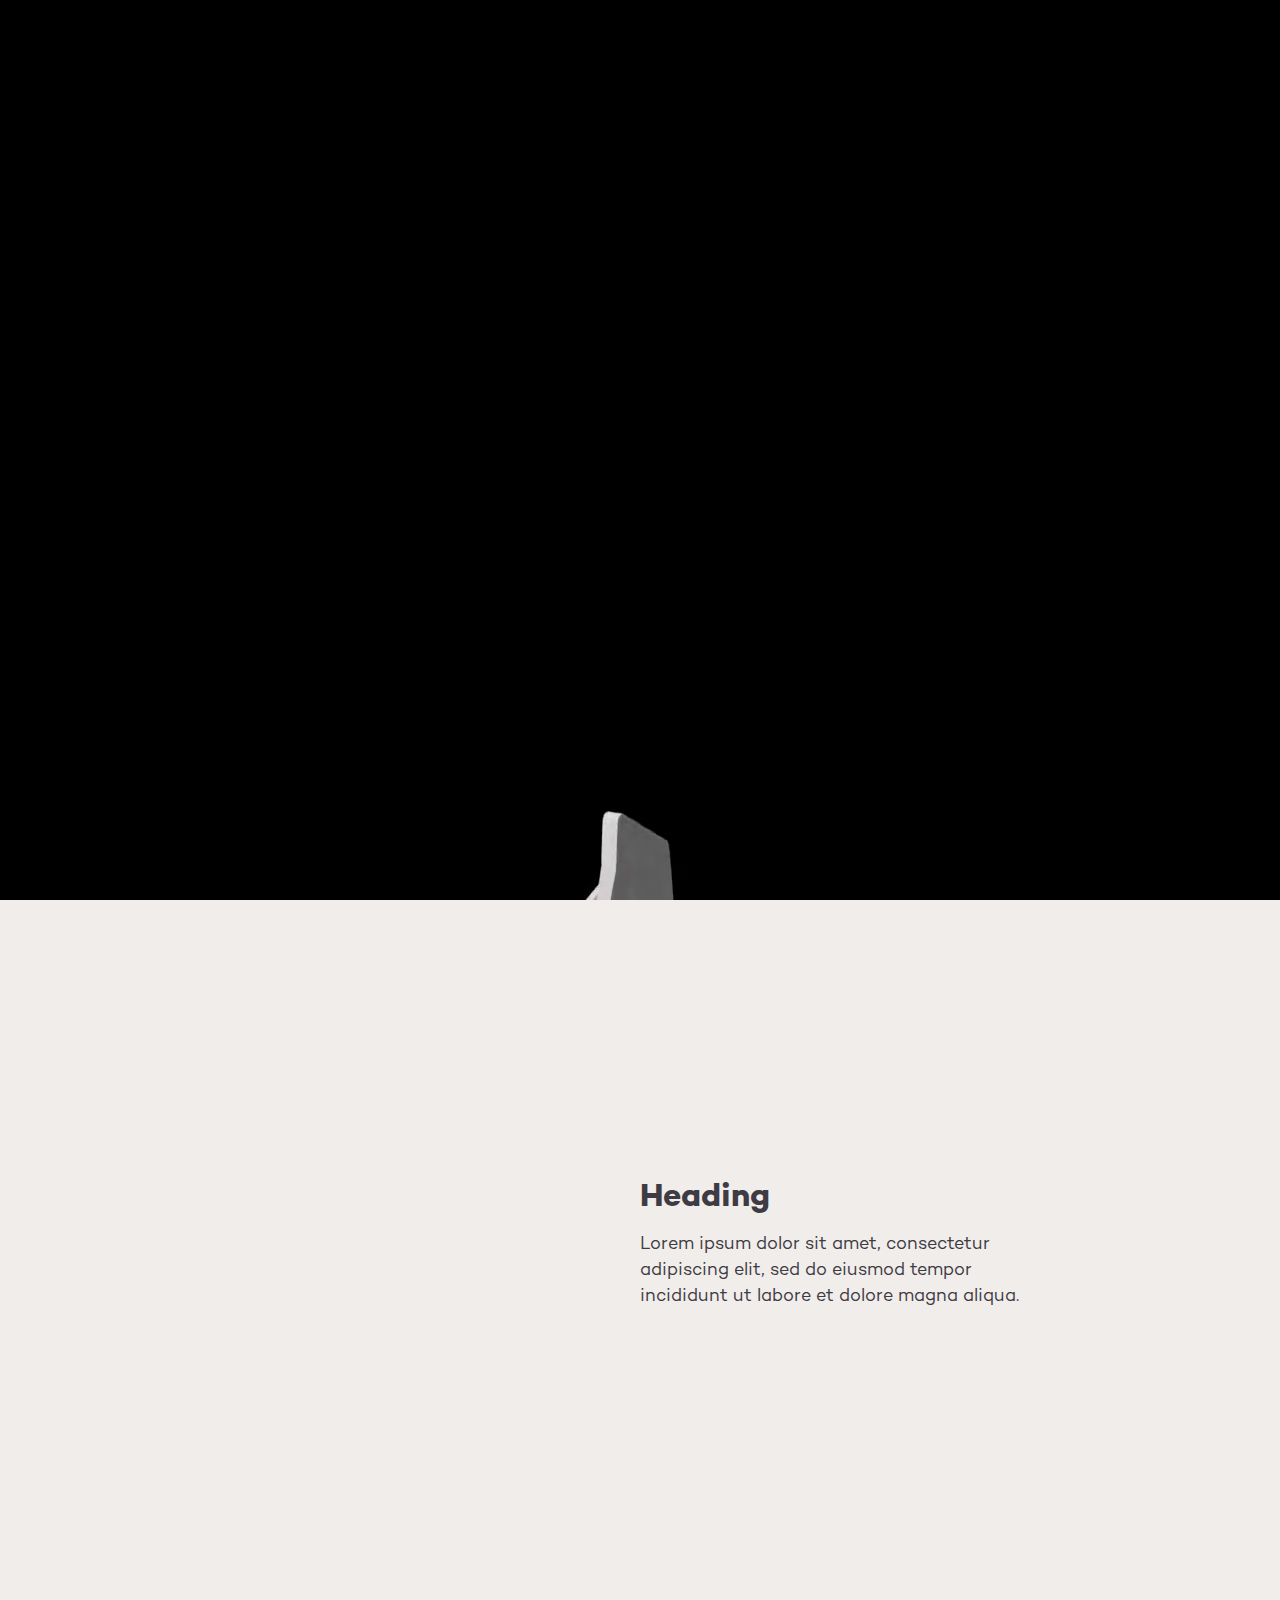
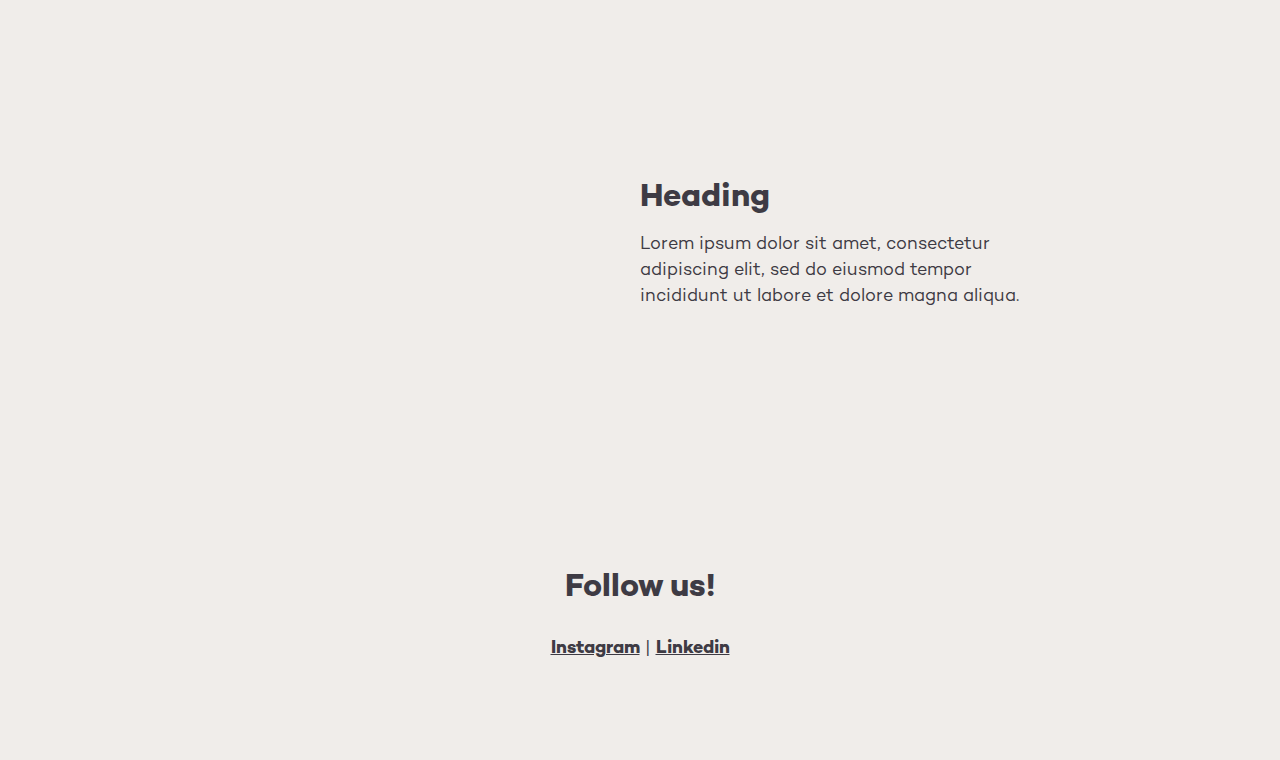
==== index.html @ a983b4a7 "asdas" ====
﻿<!DOCTYPE html>
<html lang="en">
<head>
  <meta charset="UTF-8">
  <meta name="viewport" content="width=device-width, initial-scale=1">

  <title>Ringbahn.io - Berlin based 3D production studio.</title>


<script src="https://ajax.googleapis.com/ajax/libs/jquery/2.0.0/jquery.min.js"></script>
<script src="https://aframe.io/releases/1.3.0/aframe.min.js"></script>


  <link rel="stylesheet" href="css/style.css">
 

  <meta name="description" content="We are a Berlin based 3D production studio focused on Game Developement and the use of AR/VR in products.">
    
<meta name="viewport" content="width=device-width, initial-scale=1.0, user-scalable=no" />
    
  <meta property="og:title" content="Berlin based 3D production studio.">
  <meta property="og:description" content="We are a Berlin based 3D production studio focused on Game Developement and the use of AR/VR in products.">
  <meta property="og:image" content="https://www.ringbahn.io/image.jpg">
  <meta property="og:image:alt" content="Berlin based 3D production studio.">
  <meta property="og:locale" content="en_GB">
  <meta property="og:type" content="website">
  <meta name="twitter:card" content="summary_large_image">
    

  <link rel="icon" href="/favicon.ico">
  <link rel="icon" href="/favicon.svg" type="image/svg+xml">
  <link rel="apple-touch-icon" href="/apple-touch-icon.png">
  <meta name="theme-color" content="#F0EDEA">
</head>

<body>
    <section class="intro">
        <div>
            <div id="logo"><img src="img/logo.svg" class="logo"></div>
            <div class="intro_text" id="ghost">
                <h2>We are a Berlin based 3D production studio.</h2>
                <img src="img/arrow.svg" class="arrow" id="arrow">
            </div>
        </div>
        <video class="videoPlayer" muted autoplay>
                <source src="video/fuxing.webm" type="video/webm">
                <source src="video/fuxing.mp4" type="video/mp4">
                <source src="video/fuxing.ogv" type="video/ogg">
                <img src="img/video_bg.jpg"  title="Your browser does not support the html video">
        </video>
    </section>

    <section>
        <div class="demo">
            <div class="left">
 <iframe class="iframe-container" src="demo2.html"  frameborder="0"  scrolling="no" ></iframe>
            </div>
            <div class="right">
                <h3 class="demo_text">Heading</h3>
                <p  class="demo_text">Lorem ipsum dolor sit amet, consectetur adipiscing elit, sed do eiusmod tempor incididunt ut labore et dolore magna aliqua. </p>
            </div>
        </div>
    </section>
        <section>
        <div class="demo">
            <div class="left">
            <iframe class="iframe-container" src="demo2.html"  frameborder="0"  scrolling="no"></iframe>
            </div>
            <div class="right">
                <h3 class="demo_text">Heading</h3>
                <p  class="demo_text">Lorem ipsum dolor sit amet, consectetur adipiscing elit, sed do eiusmod tempor incididunt ut labore et dolore magna aliqua. </p>
            </div>
        </div>
    </section>
    <section>
        <div class="demo center follow_us">
        <h3 >Follow us!</h3>
        <p><a href="">Instagram</a> | <a href="">Linkedin</a></p>
        </div>
    </section>
    
    

    
<script>
    
  $(function() {

    $('#logo').delay(3000).fadeIn('slow');
    $('#ghost').delay(4000).fadeIn('slow');
 
});

</script>
    

</body>
</html>
---- css/style.css ----
﻿/*FONTS*/
@import url("//hello.myfonts.net/count/4a60c0");
  
@font-face {
  font-family: "Campton-Bold";
  src: url('/fonts/CamptonBold/font.woff2') format('woff2'), url('/fonts/CamptonBold/font.woff') format('woff');
}

@font-face {
  font-family: "Campton-Book";
  src: url('/fonts/CamptonBook/font.woff2') format('woff2'), url('/fonts/CamptonBook/font.woff') format('woff');
}

h2 {
    font-family: "Campton-Book";
    font-size: 24px;
    color: #3E3B44;
}

h3 {
    font-family: "Campton-Bold";
    font-size: 32px;
    line-height: 32px;
    color: #3E3B44;
}



p {
    font-family: "Campton-Book";
    font-size: 18px;
    line-height: 26px;
    color: #3E3B44;  
}

a {
      font-family: "Campton-Bold";
      color: #3E3B44;  
}

.center {
    text-align: center;
}

/*GLOBALS*/

body,
html {
    height: 100%;
    margin: 0;
    font-family: helvetica, arial, sans-serif;
    font-weight: 100;
    -webkit-font-smoothing: antialiased;
    -webkit-text-shadow: rgba(0, 0, 0, .01) 0 0 1px;
    text-shadow: rgba(0, 0, 0, .01) 0 0 1px;
    -moz-osx-font-smoothing: grayscale;
}

body {
    background-color: #F0EDEA;
    height:100%;
}

section {
  position: relative;
    background: #F0EDEA;

}

/*Header Content*/


#logo {
   display:none; 
}


#ghost {
    display:none;
}

.logo {
    height: 40px;
    width: auto;
    padding: 48px 0 0 48px;
}

@media (max-width: 768px){
    .logo {
        height: 32px;
        padding: 32px 0 0 32px;
    }
}

.intro_text {
    display: block;
    width: 100%;
    height: 300px;
    background: linear-gradient(180deg, rgba(240, 237, 234, 0) 0%, #F0EDEA 100%);
    position: absolute;
    text-align: center;
    bottom: 0;
    padding: 0;
}

.intro_text H2 {
    position: absolute;
    bottom: 48px;
    width: 100%;
    
}


.arrow {
    position: absolute;
    bottom:32px;
}


.intro {
    width: 100%;
    height: 100%;
    background: none;
}

/*VIDEO*/
video {
  object-fit: cover;
  width: 100vw;
  height: 100vh;
  position: fixed;
  top: 0;
  left: 0;
  z-index: -10000;
}

/*DEMO*/
.demo {
    max-width: 1200px;
    margin: 0 auto;
    min-height: 100px;
    overflow: hidden;
}

.demo_text {
    width: 400px;
}

h3.demo_text {
   margin-bottom: 1px;
   padding-top:250px;
}

.left {
    display: block;
    width: 600px;
    float: left;
    height: 600px;
    display: block;
   
}


.right {
    display: block;
    max-width: 600px;
    float: left;
}

iframe {
    width: 600px;
    height: 600px;
    margin: 0;
    padding: 0;
    pointer-events: none;

}

@media (max-width: 1000px){
.demo_text {
    width: 300px;
}

}

@media (max-width: 768px){
.left {
    display: block;
    width: 600px;
    float: none;
    height: auto;
    display: block;
    margin: -32px auto;
   
}
    .right {
    display: block;
    max-width: 400px;
    float: none;
    margin: 0 auto;
 
}
    
    .demo_text {
    width: auto;
    padding: 0 16px;
}
    h3.demo_text {
   margin-bottom: 1px;
   padding-top:0px;
}
    .intro_text H2 {
    position: absolute;
    bottom: 48px;
    width: 100%;
    
}

    .intro_text H2 {
    position: absolute;
    bottom: 32px;
    width: 100%;
    
}


.arrow {
    position: absolute;
    bottom:16px;
}

}


@media (max-width: 600px){
iframe {
    width: 400px;
    height: 400px;

}
    
}

.iframe-container {
    overflow:scroll !important; -webkit-overflow-scrolling:touch !important;
}

.follow_us {
    width: 200px;
    padding-top: 40px;
    padding-bottom: 80px;

}

@media (max-width: 600px){
.follow_us {
   padding-top: 40px;
}

}
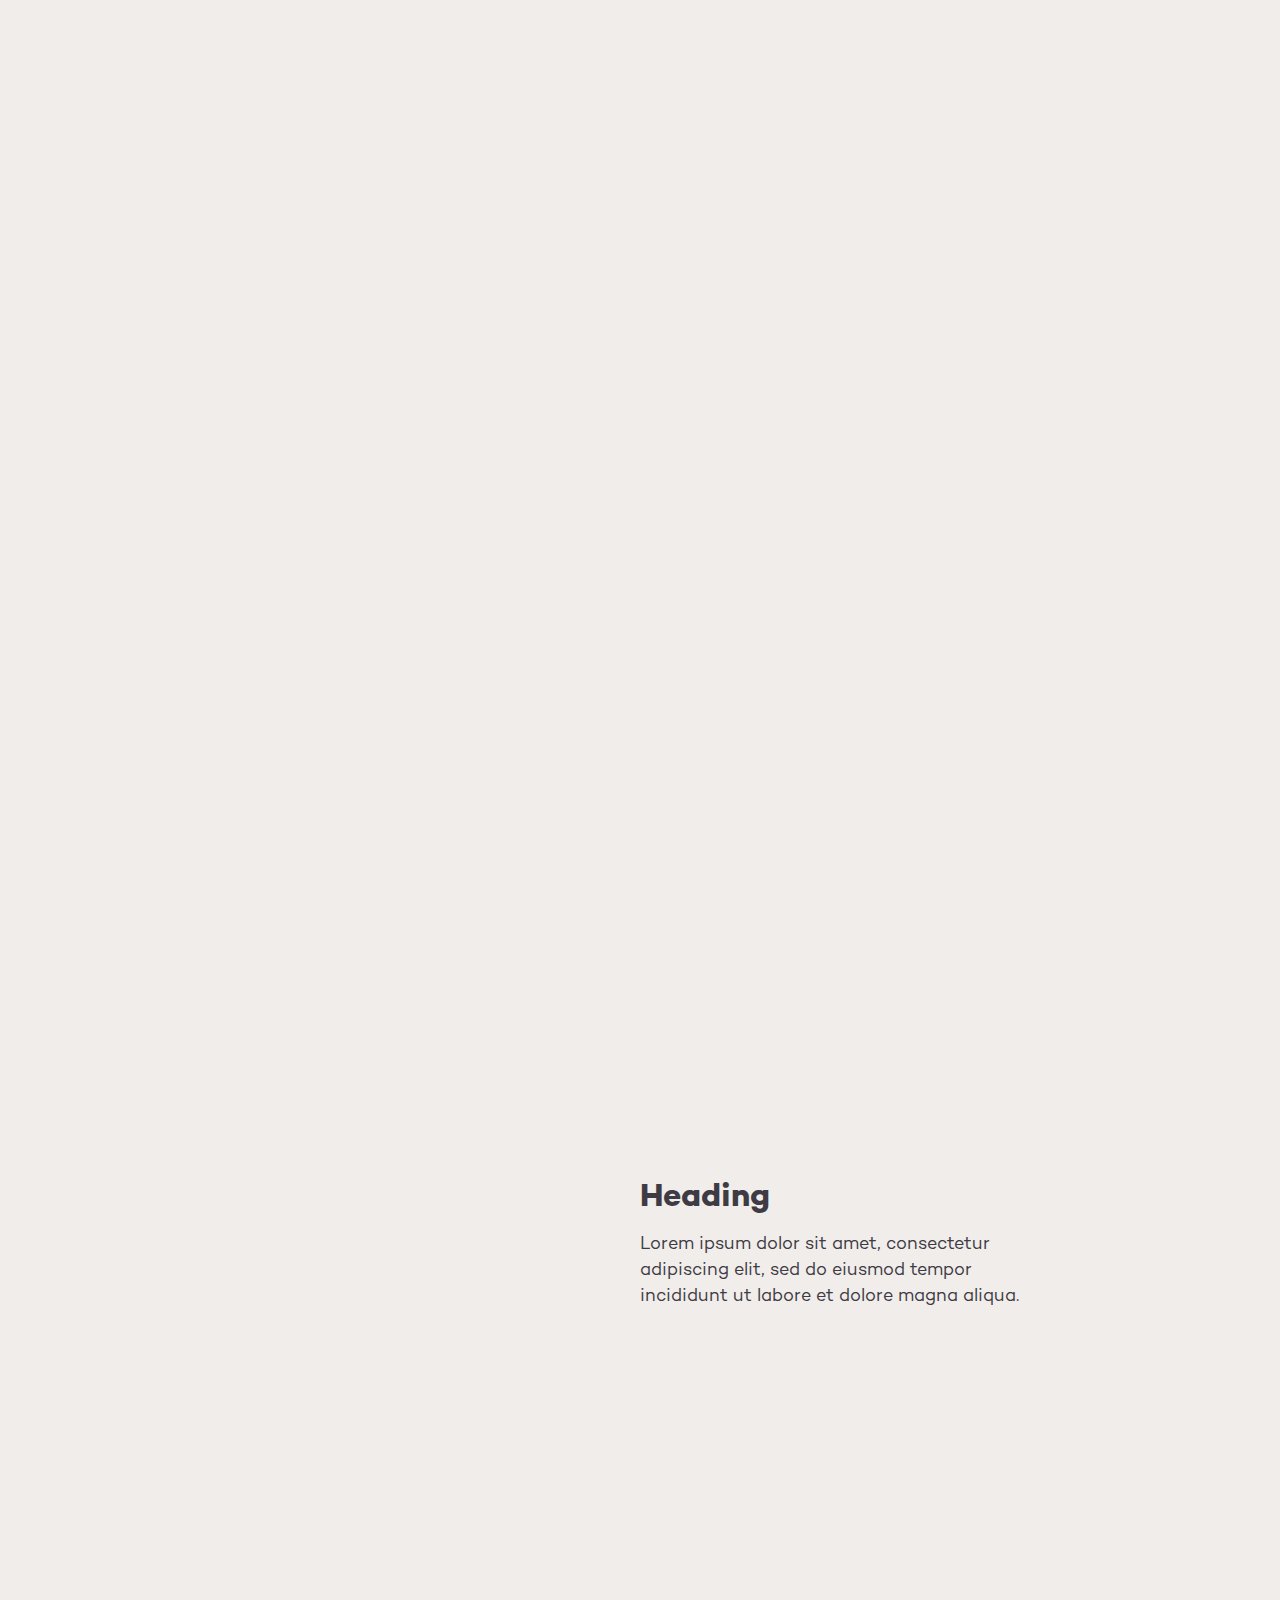
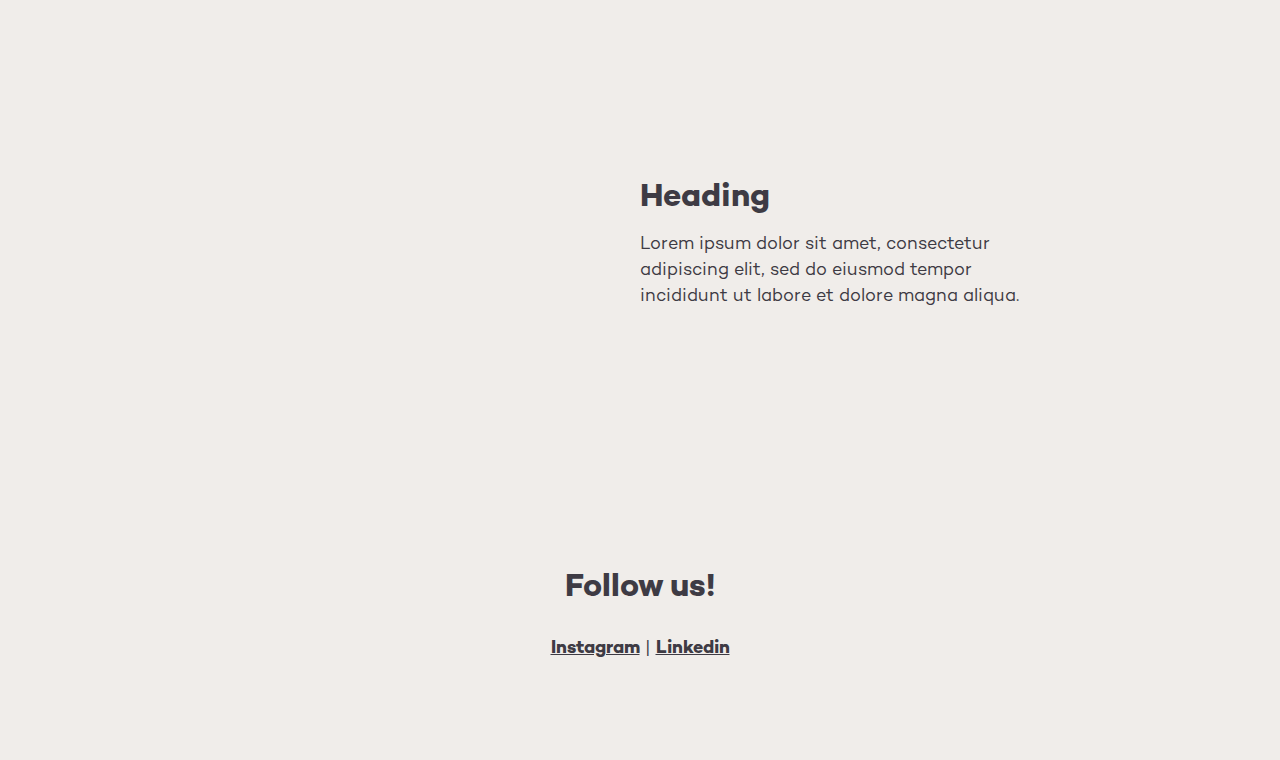
==== commit 5d498d52: "asdads" ====
--- a/index.html
+++ b/index.html
@@ -42,10 +42,10 @@
                 <img src="img/arrow.svg" class="arrow" id="arrow">
             </div>
         </div>
-        <video class="videoPlayer" muted autoplay>
-                <source src="video/fuxing.webm" type="video/webm">
+        <video class="videoPlayer" muted autoplay playsinline>
                 <source src="video/fuxing.mp4" type="video/mp4">
                 <source src="video/fuxing.ogv" type="video/ogg">
+<!--                <source src="video/fuxing.webm" type="video/webm">-->
                 <img src="img/video_bg.jpg"  title="Your browser does not support the html video">
         </video>
     </section>
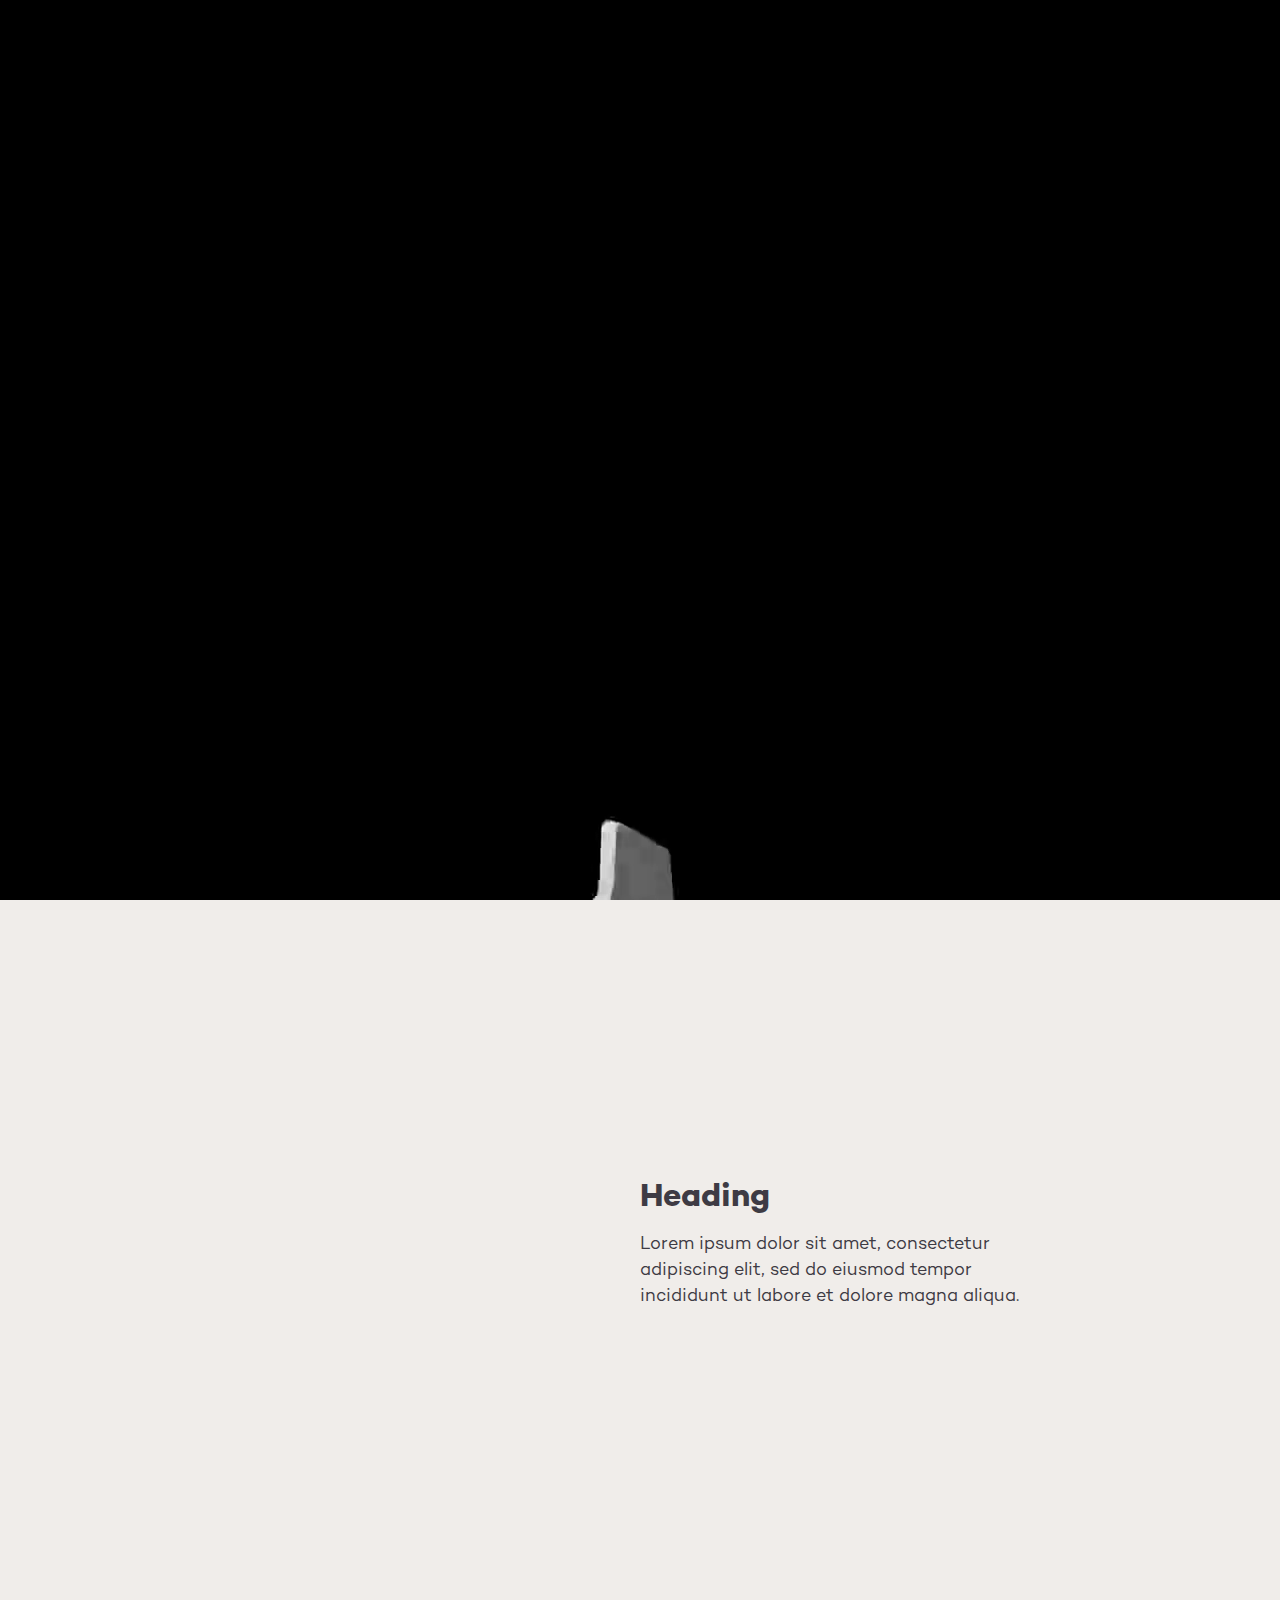
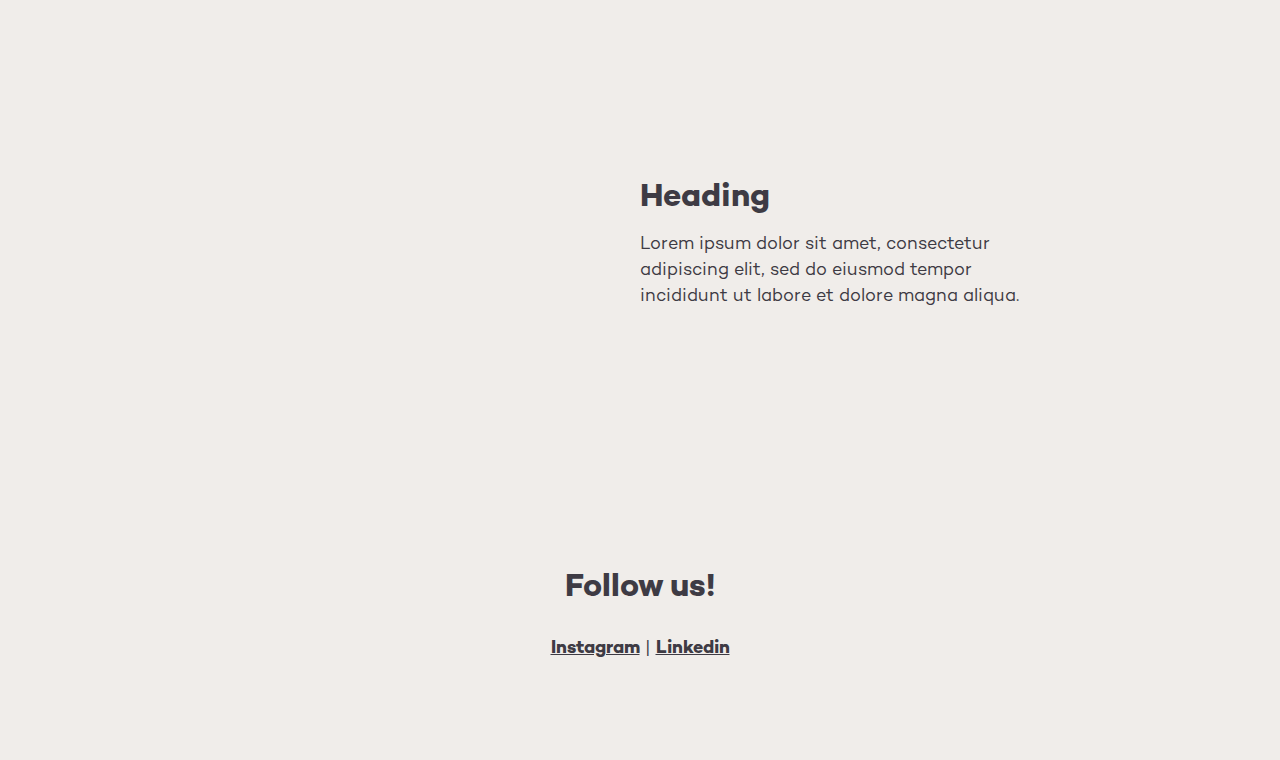
==== commit 76eef0e5: "asa" ====
--- a/index.html
+++ b/index.html
@@ -43,9 +43,9 @@
             </div>
         </div>
         <video class="videoPlayer" muted autoplay playsinline>
-                <source src="video/fuxing.mp4" type="video/mp4">
-                <source src="video/fuxing.ogv" type="video/ogg">
-<!--                <source src="video/fuxing.webm" type="video/webm">-->
+                <source src="video/intro.mp4" type="video/mp4">
+                <source src="video/intro.ogv" type="video/ogg">
+<!--                <source src="video/intro.webm" type="video/webm">-->
                 <img src="img/video_bg.jpg"  title="Your browser does not support the html video">
         </video>
     </section>
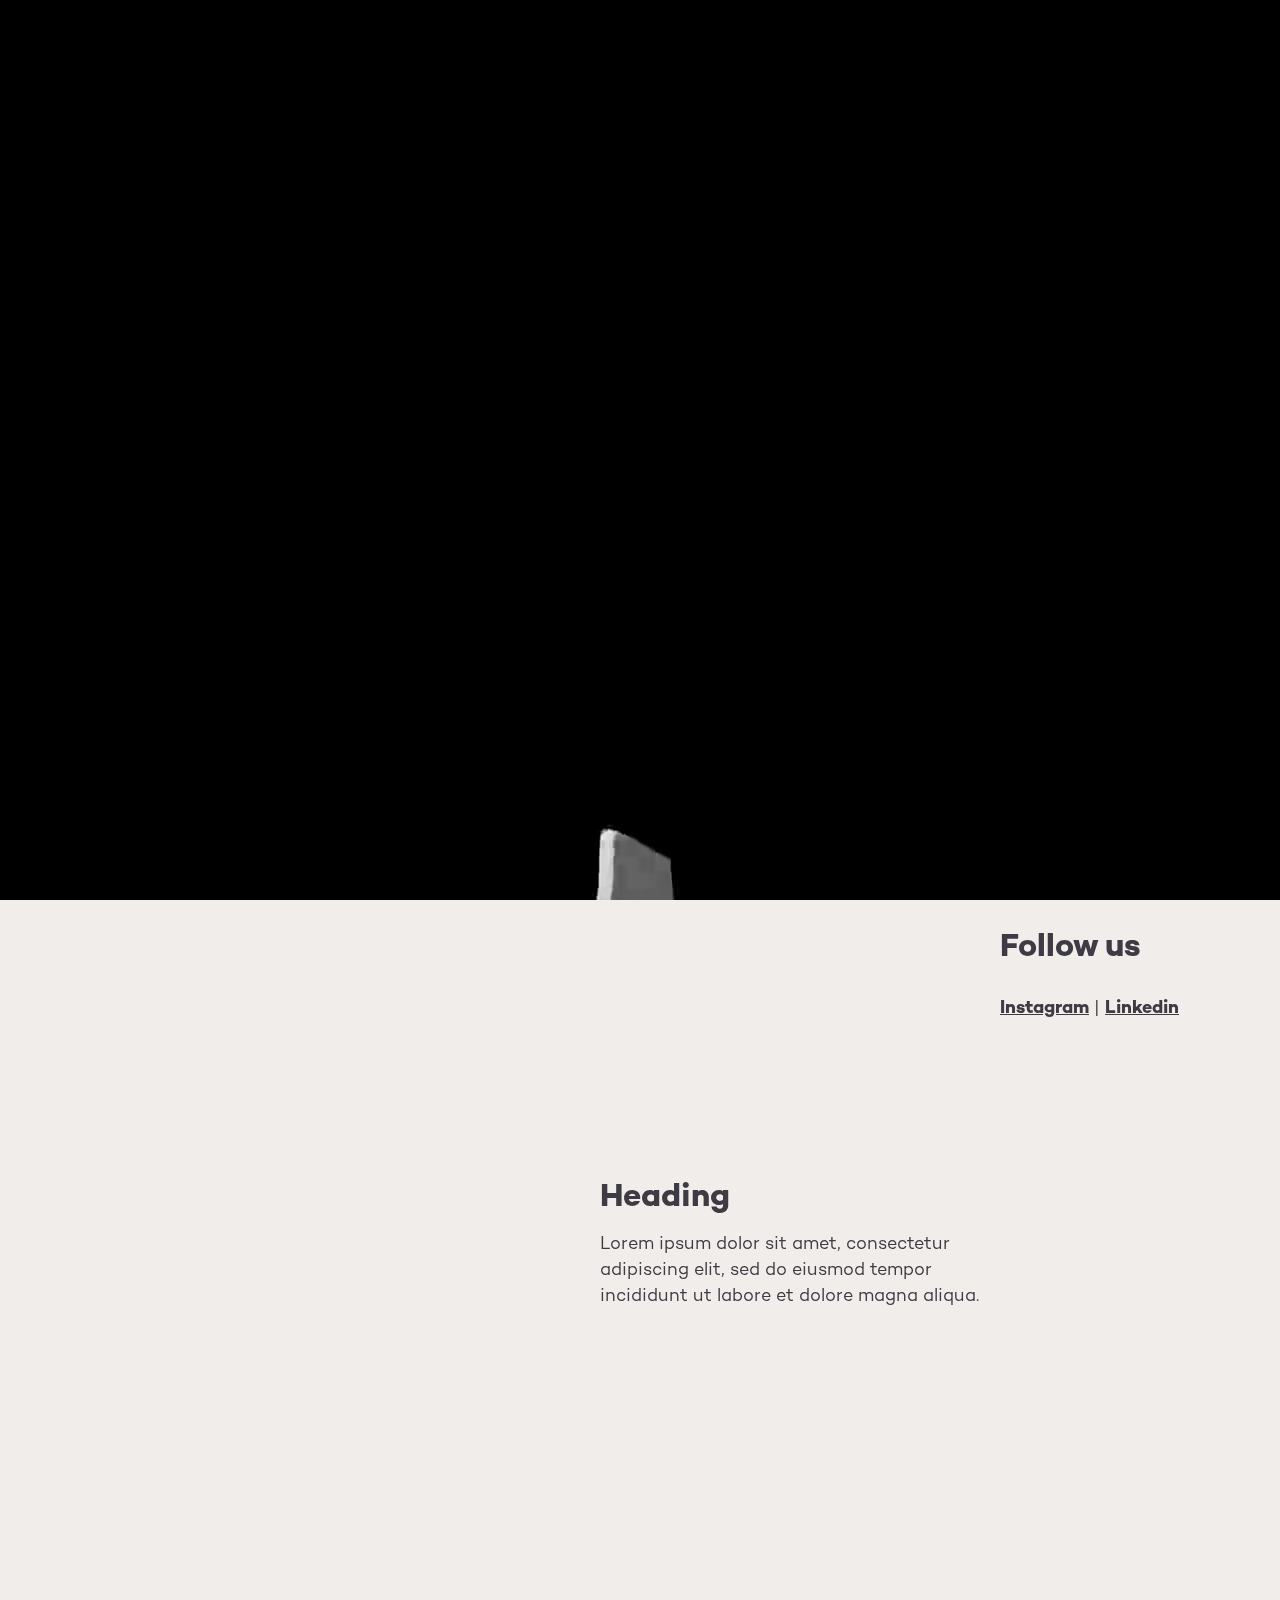
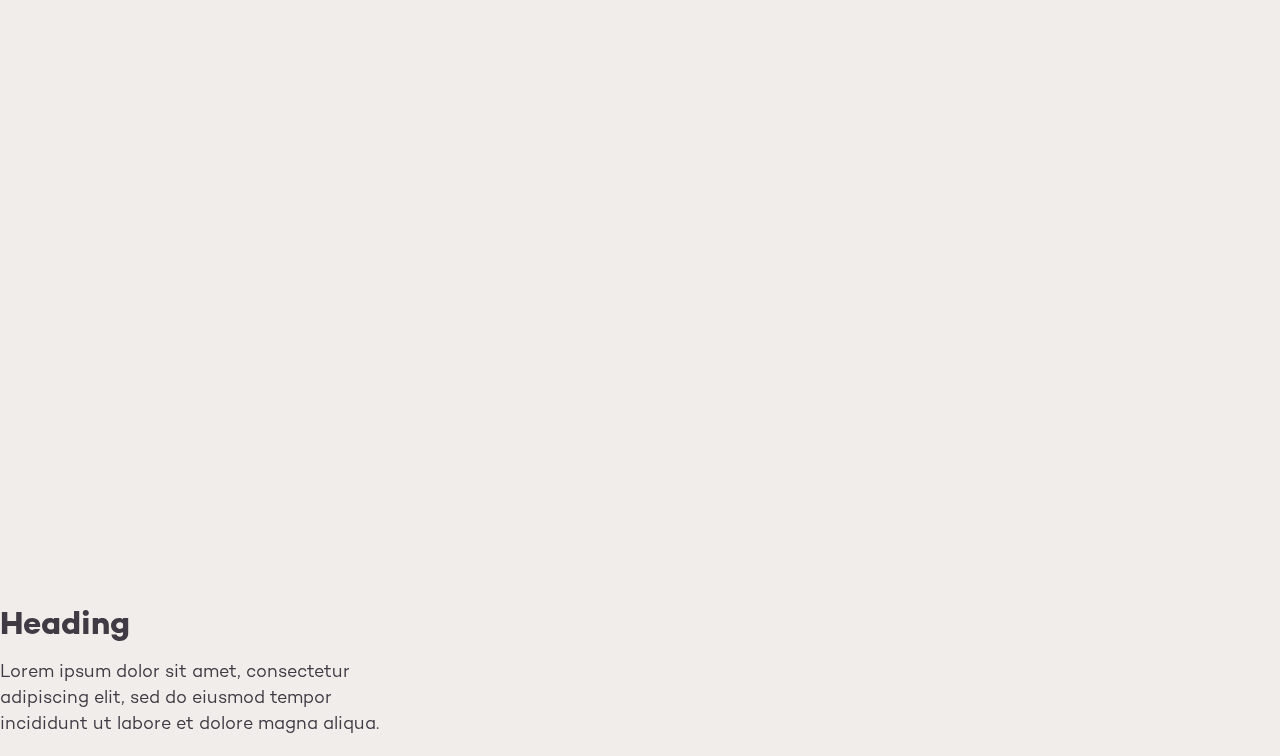
==== commit 3e053291: "Update index.html" ====
--- a/index.html
+++ b/index.html
@@ -1,36 +1,37 @@
 ﻿<!DOCTYPE html>
 <html lang="en">
+
 <head>
-  <meta charset="UTF-8">
-  <meta name="viewport" content="width=device-width, initial-scale=1">
+    <meta charset="UTF-8">
+<!--    <meta name="viewport" content="width=device-width, initial-scale=1">-->
 
-  <title>Ringbahn.io - Berlin based 3D production studio.</title>
+    <title>Ringbahn.io - Berlin based 3D production studio.</title>
 
 
-<script src="https://ajax.googleapis.com/ajax/libs/jquery/2.0.0/jquery.min.js"></script>
-<script src="https://aframe.io/releases/1.3.0/aframe.min.js"></script>
+    <script src="https://ajax.googleapis.com/ajax/libs/jquery/2.0.0/jquery.min.js"></script>
+    <script src="https://aframe.io/releases/1.3.0/aframe.min.js"></script>
 
 
-  <link rel="stylesheet" href="css/style.css">
- 
+    <link rel="stylesheet" href="css/style.css">
 
-  <meta name="description" content="We are a Berlin based 3D production studio focused on Game Developement and the use of AR/VR in products.">
-    
-<meta name="viewport" content="width=device-width, initial-scale=1.0, user-scalable=no" />
-    
-  <meta property="og:title" content="Berlin based 3D production studio.">
-  <meta property="og:description" content="We are a Berlin based 3D production studio focused on Game Developement and the use of AR/VR in products.">
-  <meta property="og:image" content="https://www.ringbahn.io/image.jpg">
-  <meta property="og:image:alt" content="Berlin based 3D production studio.">
-  <meta property="og:locale" content="en_GB">
-  <meta property="og:type" content="website">
-  <meta name="twitter:card" content="summary_large_image">
-    
 
-  <link rel="icon" href="/favicon.ico">
-  <link rel="icon" href="/favicon.svg" type="image/svg+xml">
-  <link rel="apple-touch-icon" href="/apple-touch-icon.png">
-  <meta name="theme-color" content="#F0EDEA">
+    <meta name="description" content="We are a Berlin based 3D production studio focused on Game Developement and the use of AR/VR in products.">
+
+    <meta name="viewport" content="width=device-width, initial-scale=1.0, user-scalable=no" />
+
+    <meta property="og:title" content="Berlin based 3D production studio.">
+    <meta property="og:description" content="We are a Berlin based 3D production studio focused on Game Developement and the use of AR/VR in products.">
+    <meta property="og:image" content="https://www.ringbahn.io/image.jpg">
+    <meta property="og:image:alt" content="Berlin based 3D production studio.">
+    <meta property="og:locale" content="en_GB">
+    <meta property="og:type" content="website">
+    <meta name="twitter:card" content="summary_large_image">
+
+
+    <link rel="icon" href="/favicon.ico">
+    <link rel="icon" href="/favicon.svg" type="image/svg+xml">
+    <link rel="apple-touch-icon" href="/apple-touch-icon.png">
+    <meta name="theme-color" content="#F0EDEA">
 </head>
 
 <body>
@@ -43,56 +44,63 @@
             </div>
         </div>
         <video class="videoPlayer" muted autoplay playsinline>
-                <source src="video/intro.mp4" type="video/mp4">
-                <source src="video/intro.ogv" type="video/ogg">
-<!--                <source src="video/intro.webm" type="video/webm">-->
-                <img src="img/video_bg.jpg"  title="Your browser does not support the html video">
+            <source src="video/intro.mp4" type="video/mp4">
+            <source src="video/intro.ogv" type="video/ogg">
+            <!--                <source src="video/intro.webm" type="video/webm">-->
+            <img src="img/video_bg.jpg" title="Your browser does not support the html video">
         </video>
     </section>
-
     <section>
-        <div class="demo">
+        <div class="demo_container">
             <div class="left">
- <iframe class="iframe-container" src="demo2.html"  frameborder="0"  scrolling="no" ></iframe>
+                <iframe class="iframe-container" src="demo2.html" frameborder="0" scrolling="no"></iframe>
             </div>
             <div class="right">
-                <h3 class="demo_text">Heading</h3>
-                <p  class="demo_text">Lorem ipsum dolor sit amet, consectetur adipiscing elit, sed do eiusmod tempor incididunt ut labore et dolore magna aliqua. </p>
-            </div>
-        </div>
-    </section>
-        <section>
-        <div class="demo">
-            <div class="left">
-            <iframe class="iframe-container" src="demo2.html"  frameborder="0"  scrolling="no"></iframe>
-            </div>
-            <div class="right">
-                <h3 class="demo_text">Heading</h3>
-                <p  class="demo_text">Lorem ipsum dolor sit amet, consectetur adipiscing elit, sed do eiusmod tempor incididunt ut labore et dolore magna aliqua. </p>
+                <div class="demo_desc">
+                    <h3 class="demo_text">Heading</h3>
+                    <p class="demo_text">Lorem ipsum dolor sit amet, consectetur adipiscing elit, sed do eiusmod tempor incididunt ut labore et dolore magna aliqua. </p>
+                </div>
             </div>
         </div>
     </section>
     <section>
-        <div class="demo center follow_us">
-        <h3 >Follow us!</h3>
-        <p><a href="">Instagram</a> | <a href="">Linkedin</a></p>
+        <div class="demo_container">
+            <div class="left">
+                <iframe class="iframe-container" src="demo2.html" frameborder="0" scrolling="no"></iframe>
+            </div>
+            <div class="right">
+                <div class="demo_desc">
+                    <h3 class="demo_text">Heading</h3>
+                    <p class="demo_text">Lorem ipsum dolor sit amet, consectetur adipiscing elit, sed do eiusmod tempor incididunt ut labore et dolore magna aliqua. </p>
+                </div>
+            </div>
         </div>
     </section>
-    
-    
 
-    
-<script>
-    
-  $(function() {
+    <section>
+        <div class="demo_container">
+            <div class="follow_container">
+                <h3>Follow us</h3>
+                <p><a href="">Instagram</a> | <a href="">Linkedin</a></p>
+            </div>
+        </div>
+    </section>
 
-    $('#logo').delay(3000).fadeIn('slow');
-    $('#ghost').delay(4000).fadeIn('slow');
- 
-});
 
-</script>
-    
+
+
+
+    <script>
+        $(function() {
+
+            $('#logo').delay(3000).fadeIn('slow');
+            $('#ghost').delay(4000).fadeIn('slow');
+
+        });
+
+    </script>
+
 
 </body>
-</html>+
+</html>
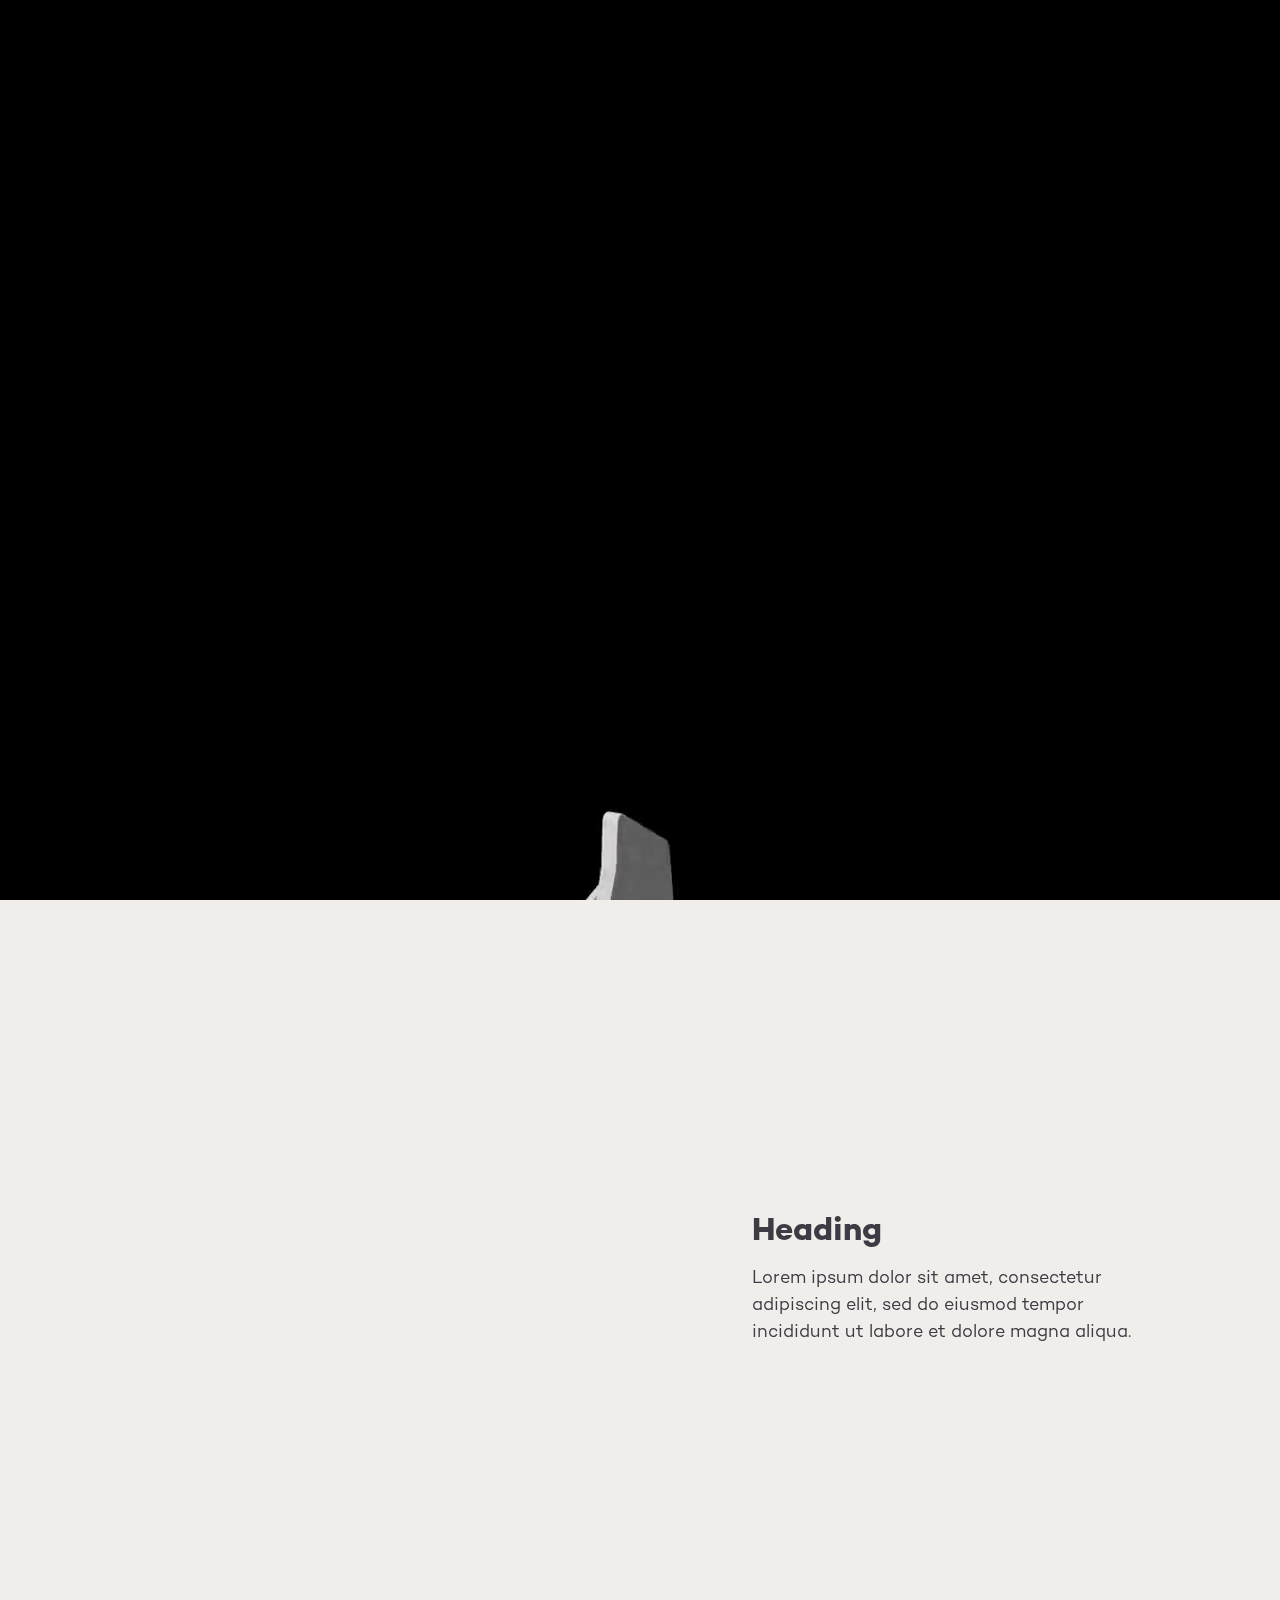
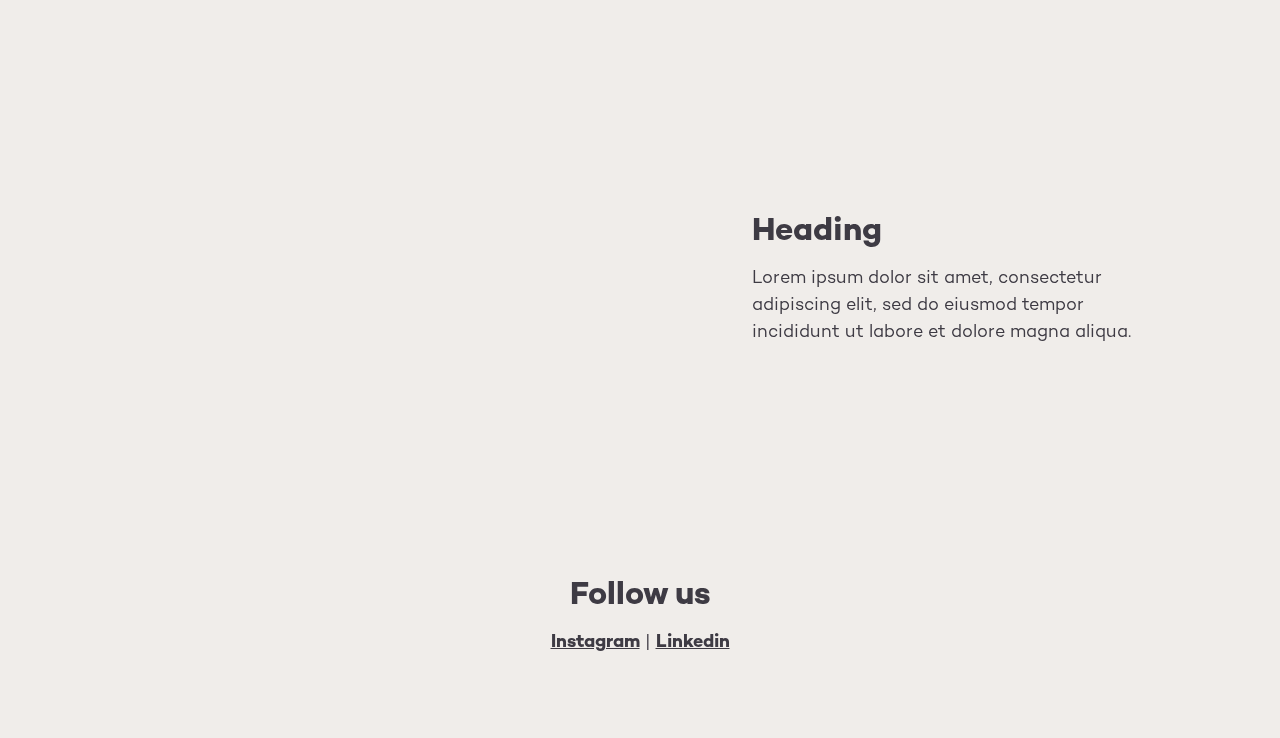
==== commit ff358da6: "khjhkh" ====
--- a/index.html
+++ b/index.html
@@ -3,7 +3,7 @@
 
 <head>
     <meta charset="UTF-8">
-<!--    <meta name="viewport" content="width=device-width, initial-scale=1">-->
+    <meta name="viewport" content="width=device-width, initial-scale=1">
 
     <title>Ringbahn.io - Berlin based 3D production studio.</title>
 
--- a/css/style.css
+++ b/css/style.css
@@ -1,14 +1,14 @@
 ﻿/*FONTS*/
 @import url("//hello.myfonts.net/count/4a60c0");
-  
+
 @font-face {
-  font-family: "Campton-Bold";
-  src: url('/fonts/CamptonBold/font.woff2') format('woff2'), url('/fonts/CamptonBold/font.woff') format('woff');
+    font-family: "Campton-Bold";
+    src: url('/fonts/CamptonBold/font.woff2') format('woff2'), url('/fonts/CamptonBold/font.woff') format('woff');
 }
 
 @font-face {
-  font-family: "Campton-Book";
-  src: url('/fonts/CamptonBook/font.woff2') format('woff2'), url('/fonts/CamptonBook/font.woff') format('woff');
+    font-family: "Campton-Book";
+    src: url('/fonts/CamptonBook/font.woff2') format('woff2'), url('/fonts/CamptonBook/font.woff') format('woff');
 }
 
 h2 {
@@ -20,23 +20,33 @@
 h3 {
     font-family: "Campton-Bold";
     font-size: 32px;
-    line-height: 32px;
-    color: #3E3B44;
-}
-
+    line-height: 1px;
+    color: #3E3B44;
+}
 
 
 p {
     font-family: "Campton-Book";
     font-size: 18px;
-    line-height: 26px;
-    color: #3E3B44;  
+    color: #3E3B44;
+    line-height: 1.5;
 }
 
 a {
-      font-family: "Campton-Bold";
-      color: #3E3B44;  
-}
+    font-family: "Campton-Bold";
+    color: #3E3B44;
+}
+
+@media (min-width: 1300px) {
+    h3 {
+        font-size: 52px;
+    }
+
+    p {
+        font-size: 22px;
+    }
+}
+
 
 .center {
     text-align: center;
@@ -58,204 +68,209 @@
 
 body {
     background-color: #F0EDEA;
-    height:100%;
-}
-
-section {
-  position: relative;
-    background: #F0EDEA;
-
-}
+    height: 100%;
+    padding: 0;
+    margin: 0;
+}
+
 
 /*Header Content*/
 
 
 #logo {
-   display:none; 
+    display: none;
 }
 
 
 #ghost {
-    display:none;
+    display: none;
 }
 
 .logo {
-    height: 40px;
+    height: 32px;
     width: auto;
-    padding: 48px 0 0 48px;
-}
-
-@media (max-width: 768px){
-    .logo {
-        height: 32px;
-        padding: 32px 0 0 32px;
-    }
-}
+    margin: 32px 0 0 32px;
+}
+
+
+.intro {
+    width: 100%;
+    height: 100%;
+    background: none;
+}
+
 
 .intro_text {
     display: block;
-    width: 100%;
     height: 300px;
     background: linear-gradient(180deg, rgba(240, 237, 234, 0) 0%, #F0EDEA 100%);
     position: absolute;
     text-align: center;
+    width: 100%;
     bottom: 0;
-    padding: 0;
 }
 
 .intro_text H2 {
     position: absolute;
     bottom: 48px;
-    width: 100%;
-    
+
 }
 
 
 .arrow {
     position: absolute;
-    bottom:32px;
-}
-
-
-.intro {
-    width: 100%;
-    height: 100%;
-    background: none;
-}
+    bottom: 32px;
+}
+
+@media (min-width: 768px) {
+    .logo {
+        height: 48px;
+        width: auto;
+        margin: 40px 0 0 40px;
+    }
+
+    .intro_text H2 {
+        display: block;
+        width: 600px;
+        left: 50%;
+        margin-left: -300px;
+    }
+
+
+}
+
+@media (min-width: 2550px) {
+    .logo {
+        height: 64px;
+        width: auto;
+        margin: 52px 0 0 52px;
+    }
+
+    .intro_text H2 {
+        display: block;
+        width: 800px;
+        left: 50%;
+        margin-left: -400px;
+    }
+
+    h2 {
+        font-size: 32px;
+    }
+
+
+}
+
 
 /*VIDEO*/
 video {
-  object-fit: cover;
-  width: 100vw;
-  height: 100vh;
-  position: fixed;
-  top: 0;
-  left: 0;
-  z-index: -10000;
+    object-fit: cover;
+    width: 100vw;
+    height: 100vh;
+    position: absolute;
+    top: 0;
+    left: 0;
+    z-index: -10000;
 }
 
 /*DEMO*/
-.demo {
-    max-width: 1200px;
+
+
+.demo_container {
+    padding: 0 16px;
+    display: block;
+    overflow: auto;
+
+}
+
+@media (min-width: 1300px) {
+    .demo_container {
+        display: block;
+        width: 1300px;
+        margin: 0 auto;
+
+    }
+}
+
+
+.left {
+    width: 100%;
+    overflow: auto;
+}
+
+.right {
+    width: 100%;
+}
+
+.demo_desc {
+    display: block;
+    width: 100%;
+    max-width: 400px;
+    padding: 0;
     margin: 0 auto;
-    min-height: 100px;
-    overflow: hidden;
-}
-
-.demo_text {
-    width: 400px;
-}
-
-h3.demo_text {
-   margin-bottom: 1px;
-   padding-top:250px;
-}
-
-.left {
-    display: block;
-    width: 600px;
-    float: left;
-    height: 600px;
-    display: block;
-   
-}
-
-
-.right {
-    display: block;
-    max-width: 600px;
-    float: left;
-}
+    overflow: auto;
+}
+
+@media (min-width: 1023px) {
+    .left {
+        width: 50%;
+        float: left;
+    }
+
+    .right {
+        width: 50%;
+        float: right;
+        height: 600px;
+    }
+
+    .demo_desc {
+        margin-top: 300px;
+    }
+}
+
+
+@media (min-width: 1300px) {
+    .demo_desc {
+        max-width: 500px;
+        margin-top: 250px;
+    }
+}
+
+/*iframe*/
 
 iframe {
-    width: 600px;
-    height: 600px;
+    display: block;
+    width: 100%;
+    height: 400px;
     margin: 0;
     padding: 0;
     pointer-events: none;
-
-}
-
-@media (max-width: 1000px){
-.demo_text {
-    width: 300px;
-}
-
-}
-
-@media (max-width: 768px){
-.left {
-    display: block;
-    width: 600px;
-    float: none;
-    height: auto;
-    display: block;
-    margin: -32px auto;
-   
-}
-    .right {
-    display: block;
-    max-width: 400px;
-    float: none;
-    margin: 0 auto;
- 
-}
-    
-    .demo_text {
-    width: auto;
-    padding: 0 16px;
-}
-    h3.demo_text {
-   margin-bottom: 1px;
-   padding-top:0px;
-}
-    .intro_text H2 {
-    position: absolute;
-    bottom: 48px;
-    width: 100%;
-    
-}
-
-    .intro_text H2 {
-    position: absolute;
-    bottom: 32px;
-    width: 100%;
-    
-}
-
-
-.arrow {
-    position: absolute;
-    bottom:16px;
-}
-
-}
-
-
-@media (max-width: 600px){
-iframe {
-    width: 400px;
-    height: 400px;
-
-}
-    
-}
+}
+
+@media (min-width: 768px) {
+    iframe {
+        height: 600px;
+    }
+}
+
 
 .iframe-container {
-    overflow:scroll !important; -webkit-overflow-scrolling:touch !important;
-}
-
-.follow_us {
-    width: 200px;
-    padding-top: 40px;
-    padding-bottom: 80px;
-
-}
-
-@media (max-width: 600px){
-.follow_us {
-   padding-top: 40px;
-}
-
-}
-  
+    overflow: scroll !important;
+    -webkit-overflow-scrolling: touch !important;
+}
+
+/*Follow*/
+
+.follow_container {
+    display: block;
+    overflow: auto;
+    text-align: center;
+    padding: 64px 0;
+}
+
+@media (min-width: 1023px) {
+    .follow_container {
+        width: 600px;
+        margin: 0 auto;
+
+    }
+}
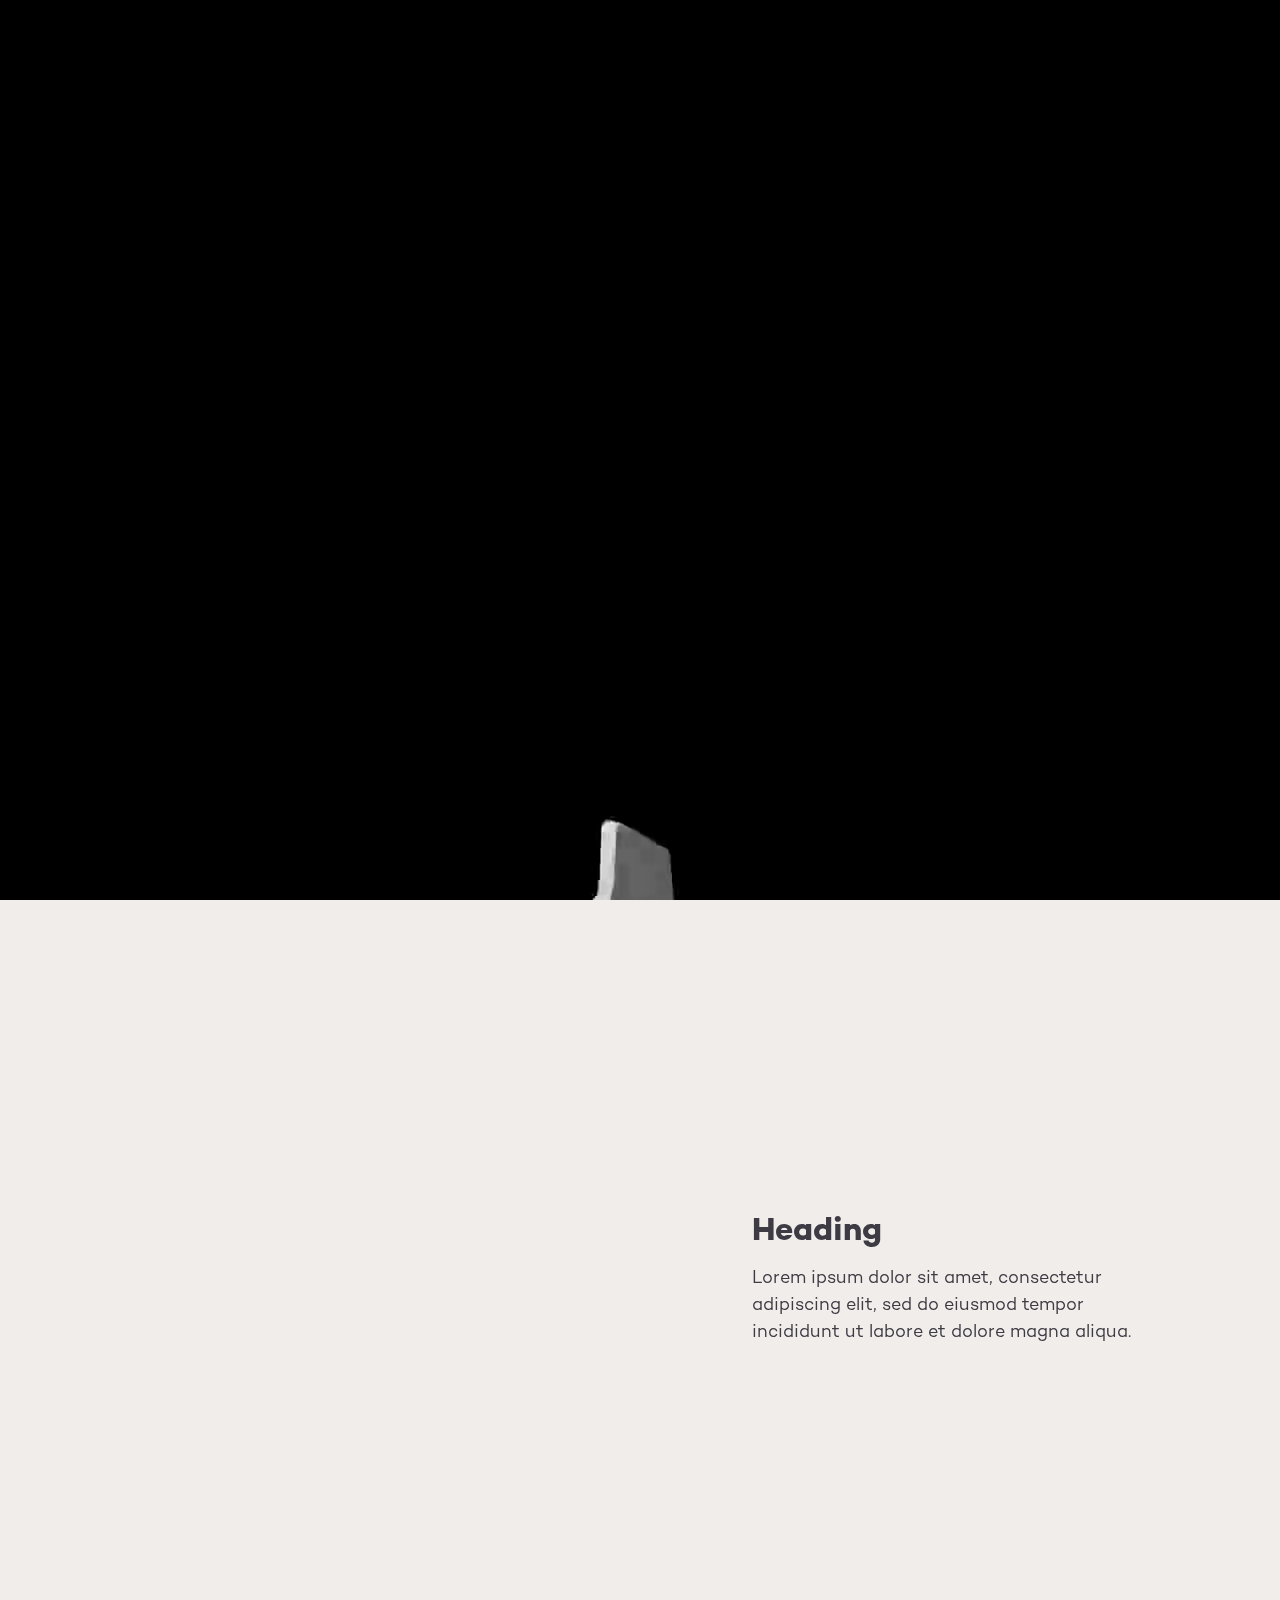
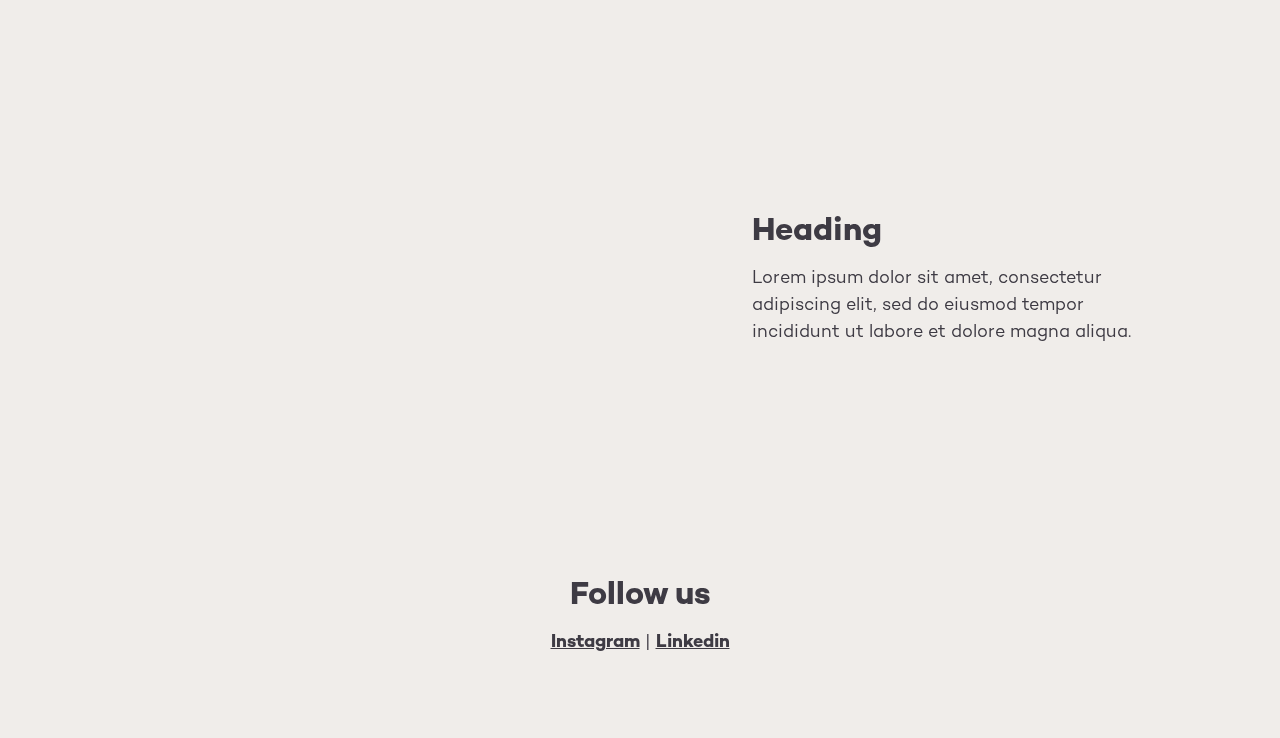
==== commit 3d72b197: "sdsad" ====
--- a/index.html
+++ b/index.html
@@ -3,9 +3,9 @@
 
 <head>
     <meta charset="UTF-8">
-    <meta name="viewport" content="width=device-width, initial-scale=1">
+    <!--    <meta name="viewport" content="width=device-width, initial-scale=1">-->
 
-    <title>Ringbahn.io - Berlin based 3D production studio.</title>
+    <title>Ringbahn.io - Berlin-based 3D production studio focused on game development, XR, and NFT.</title>
 
 
     <script src="https://ajax.googleapis.com/ajax/libs/jquery/2.0.0/jquery.min.js"></script>
@@ -15,14 +15,14 @@
     <link rel="stylesheet" href="css/style.css">
 
 
-    <meta name="description" content="We are a Berlin based 3D production studio focused on Game Developement and the use of AR/VR in products.">
+    <meta name="description" content="We focus on developing 3D assets for the gaming industry, webGL experiences, and XR use in products and services. We also create unique audio-visual experiences, NFTs, and similar CGI projects.">
 
     <meta name="viewport" content="width=device-width, initial-scale=1.0, user-scalable=no" />
 
-    <meta property="og:title" content="Berlin based 3D production studio.">
-    <meta property="og:description" content="We are a Berlin based 3D production studio focused on Game Developement and the use of AR/VR in products.">
+    <meta property="og:title" content="Berlin-based 3D production studio.">
+    <meta property="og:description" content="We focus on developing 3D assets for the gaming industry, webGL experiences, and XR use in products and services. We also create unique audio-visual experiences, NFTs, and similar CGI projects.">
     <meta property="og:image" content="https://www.ringbahn.io/image.jpg">
-    <meta property="og:image:alt" content="Berlin based 3D production studio.">
+    <meta property="og:image:alt" content="Berlin-based 3D production studio.">
     <meta property="og:locale" content="en_GB">
     <meta property="og:type" content="website">
     <meta name="twitter:card" content="summary_large_image">
@@ -35,21 +35,20 @@
 </head>
 
 <body>
-    <section class="intro">
+    <div class="intro">
         <div>
             <div id="logo"><img src="img/logo.svg" class="logo"></div>
             <div class="intro_text" id="ghost">
-                <h2>We are a Berlin based 3D production studio.</h2>
+                <h2>We are Berlin-based 3D production studio.</h2>
                 <img src="img/arrow.svg" class="arrow" id="arrow">
             </div>
         </div>
-        <video class="videoPlayer" muted autoplay playsinline>
+        <video class="videoPlayer foo" muted autoplay playsinline>
             <source src="video/intro.mp4" type="video/mp4">
             <source src="video/intro.ogv" type="video/ogg">
-            <!--                <source src="video/intro.webm" type="video/webm">-->
             <img src="img/video_bg.jpg" title="Your browser does not support the html video">
         </video>
-    </section>
+    </div>
     <section>
         <div class="demo_container">
             <div class="left">
@@ -58,7 +57,7 @@
             <div class="right">
                 <div class="demo_desc">
                     <h3 class="demo_text">Heading</h3>
-                    <p class="demo_text">Lorem ipsum dolor sit amet, consectetur adipiscing elit, sed do eiusmod tempor incididunt ut labore et dolore magna aliqua. </p>
+                    <p class="demo_text">Lorem ipsum dolor sit amet, consectetur adipiscing elit, sed do eiusmod tempor incididunt ut labore et dolore magna aliqua.</p>
                 </div>
             </div>
         </div>
@@ -94,7 +93,7 @@
         $(function() {
 
             $('#logo').delay(3000).fadeIn('slow');
-            $('#ghost').delay(4000).fadeIn('slow');
+            $('#ghost').delay(5000).fadeIn('slow');
 
         });
 
--- a/css/style.css
+++ b/css/style.css
@@ -108,6 +108,7 @@
     text-align: center;
     width: 100%;
     bottom: 0;
+    overflow: auto;
 }
 
 .intro_text H2 {
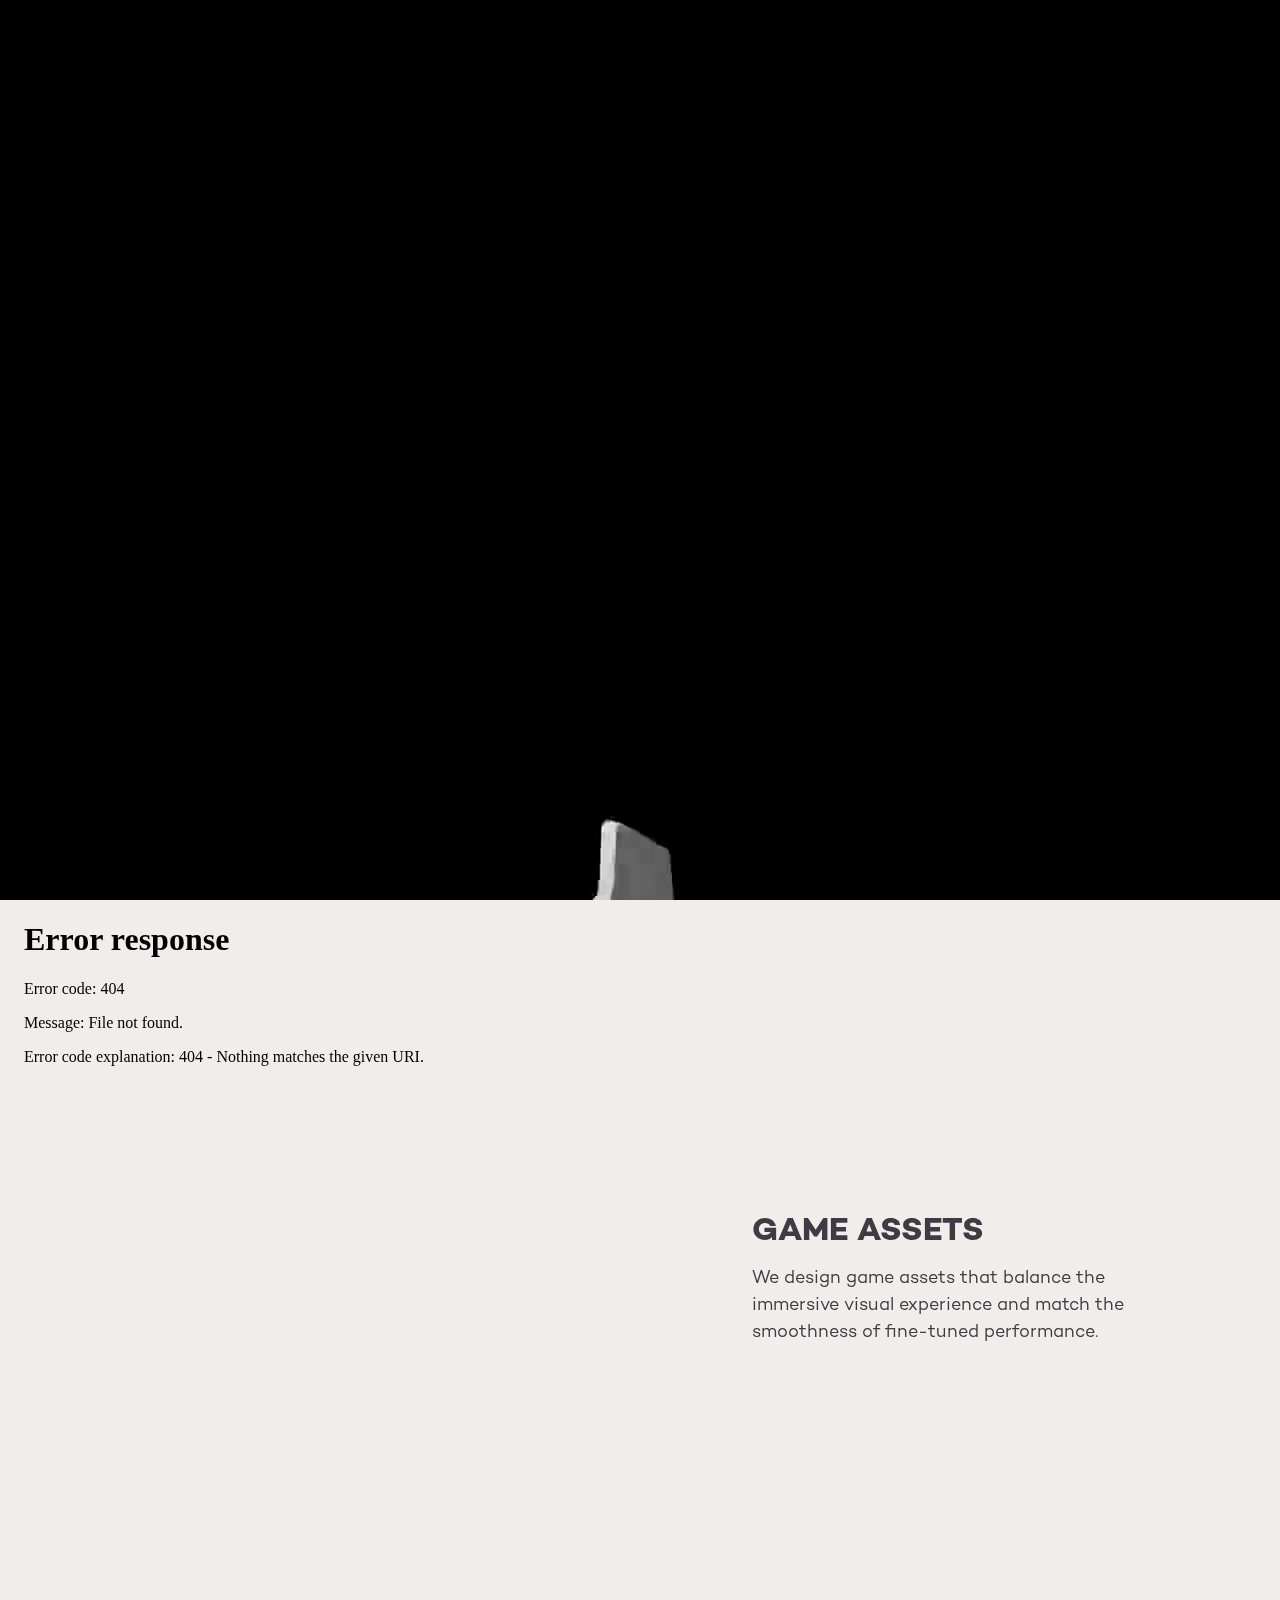
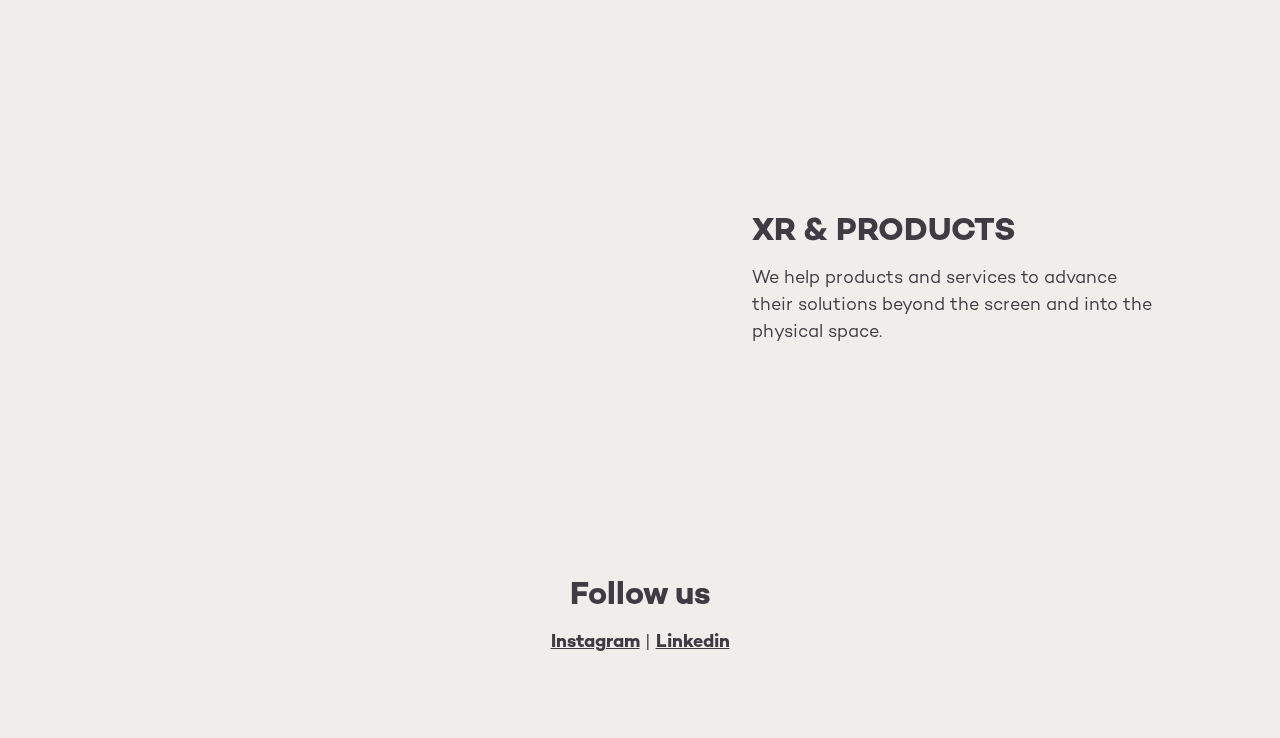
==== commit 9fd790a0: "dfsfds" ====
--- a/index.html
+++ b/index.html
@@ -5,7 +5,7 @@
     <meta charset="UTF-8">
     <!--    <meta name="viewport" content="width=device-width, initial-scale=1">-->
 
-    <title>Ringbahn.io - Berlin-based 3D production studio focused on game development, XR, and NFT.</title>
+    <title>Ringbahn.io - Berlin-based 3D production studio focused on game development, XR.</title>
 
 
     <script src="https://ajax.googleapis.com/ajax/libs/jquery/2.0.0/jquery.min.js"></script>
@@ -15,12 +15,12 @@
     <link rel="stylesheet" href="css/style.css">
 
 
-    <meta name="description" content="We focus on developing 3D assets for the gaming industry, webGL experiences, and XR use in products and services. We also create unique audio-visual experiences, NFTs, and similar CGI projects.">
+    <meta name="description" content="We focus on developing 3D assets for the gaming industry, webGL experiences, and XR use in products and services. We also create unique audio-visual experiences, and similar CGI projects.">
 
     <meta name="viewport" content="width=device-width, initial-scale=1.0, user-scalable=no" />
 
     <meta property="og:title" content="Berlin-based 3D production studio.">
-    <meta property="og:description" content="We focus on developing 3D assets for the gaming industry, webGL experiences, and XR use in products and services. We also create unique audio-visual experiences, NFTs, and similar CGI projects.">
+    <meta property="og:description" content="We focus on developing 3D assets for the gaming industry, webGL experiences, and XR use in products and services. We also create unique audio-visual experiences, and similar CGI projects.">
     <meta property="og:image" content="https://www.ringbahn.io/image.jpg">
     <meta property="og:image:alt" content="Berlin-based 3D production studio.">
     <meta property="og:locale" content="en_GB">
@@ -52,12 +52,12 @@
     <section>
         <div class="demo_container">
             <div class="left">
-                <iframe class="iframe-container" src="demo2.html" frameborder="0" scrolling="no"></iframe>
+                <iframe class="iframe-container" src="demo1.html" frameborder="0" scrolling="no"></iframe>
             </div>
             <div class="right">
                 <div class="demo_desc">
-                    <h3 class="demo_text">Heading</h3>
-                    <p class="demo_text">Lorem ipsum dolor sit amet, consectetur adipiscing elit, sed do eiusmod tempor incididunt ut labore et dolore magna aliqua.</p>
+                    <h3 class="demo_text">GAME ASSETS</h3>
+                    <p class="demo_text">We design game assets that balance the immersive visual experience and match the smoothness of fine-tuned performance.</p>
                 </div>
             </div>
         </div>
@@ -69,8 +69,8 @@
             </div>
             <div class="right">
                 <div class="demo_desc">
-                    <h3 class="demo_text">Heading</h3>
-                    <p class="demo_text">Lorem ipsum dolor sit amet, consectetur adipiscing elit, sed do eiusmod tempor incididunt ut labore et dolore magna aliqua. </p>
+                    <h3 class="demo_text">XR & PRODUCTS</h3>
+                    <p class="demo_text">We help products and services to advance their solutions beyond the screen and into the physical space.</p>
                 </div>
             </div>
         </div>
@@ -80,7 +80,7 @@
         <div class="demo_container">
             <div class="follow_container">
                 <h3>Follow us</h3>
-                <p><a href="">Instagram</a> | <a href="">Linkedin</a></p>
+                <p><a href="https://www.instagram.com/ringbahn.io/" target=”_blank”>Instagram</a> | <a href="https://www.linkedin.com/company/ringbahn-io/" target=”_blank”>Linkedin</a></p>
             </div>
         </div>
     </section>
